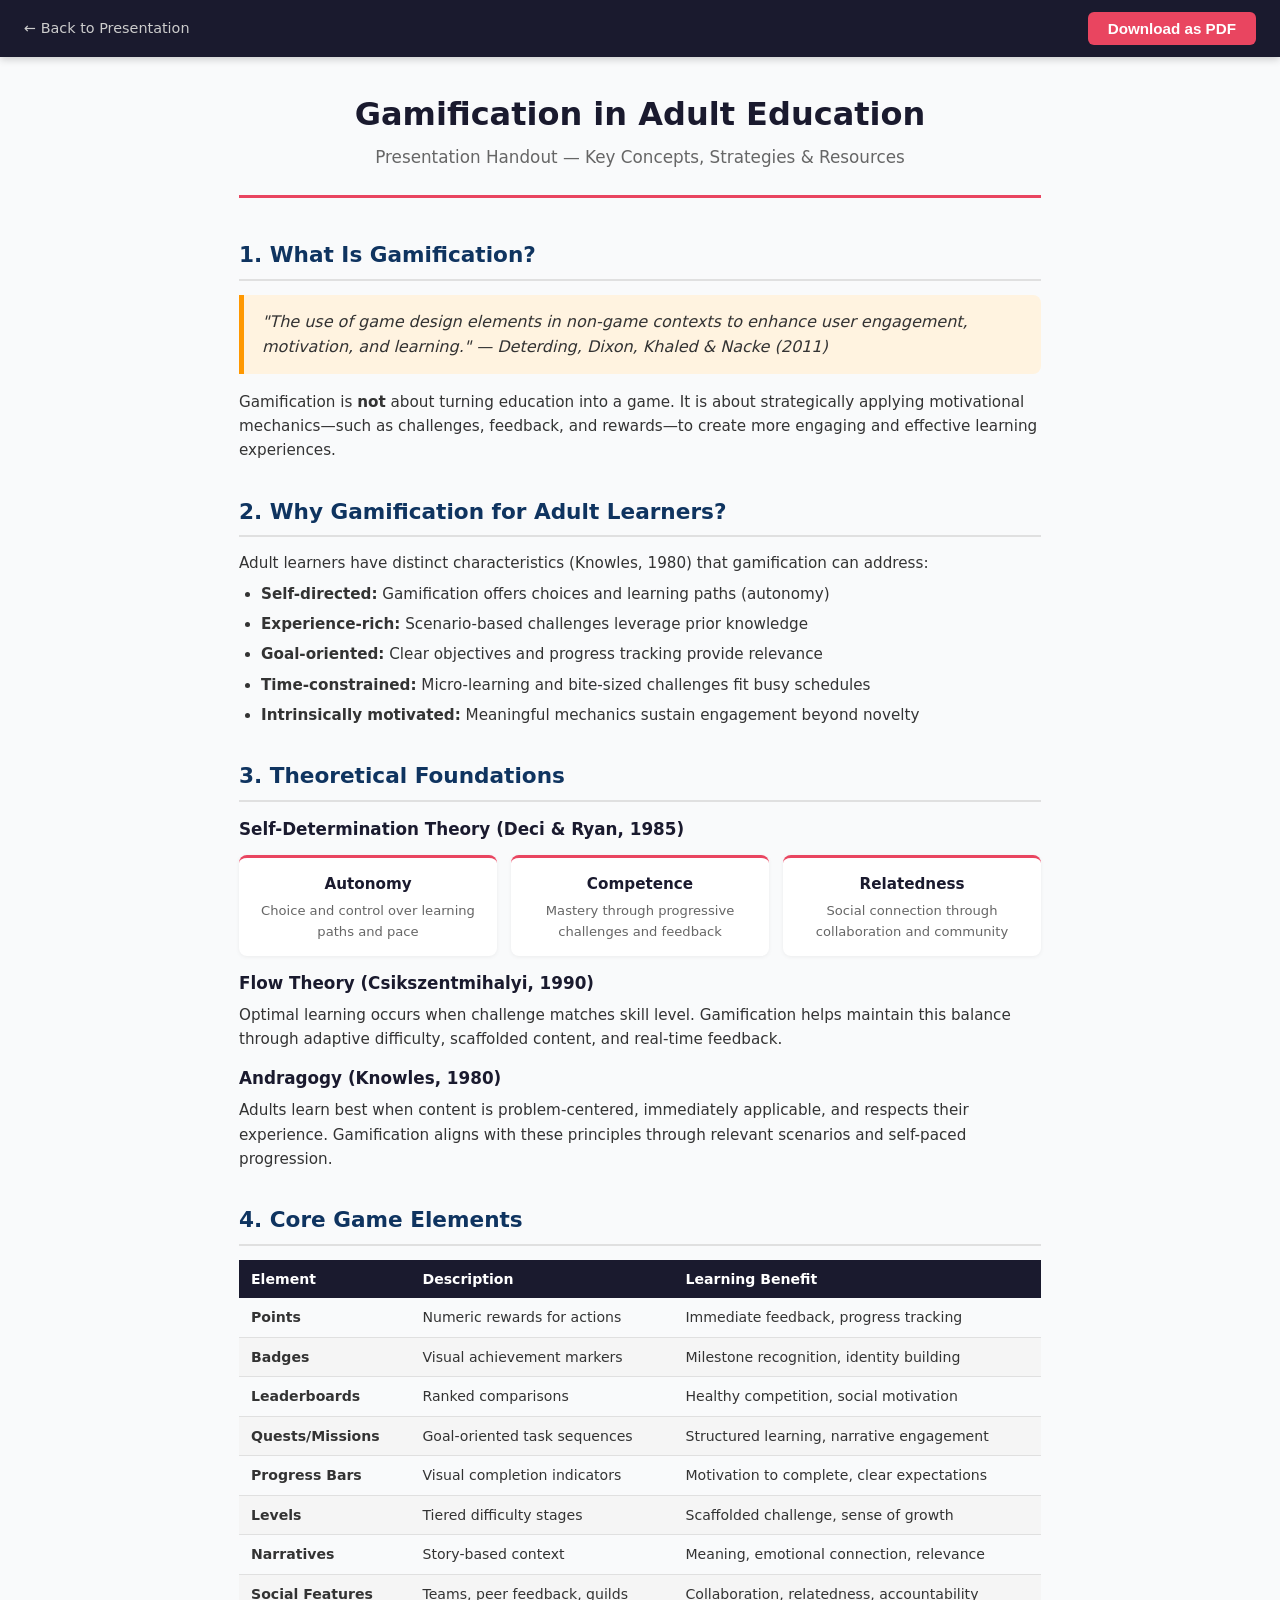
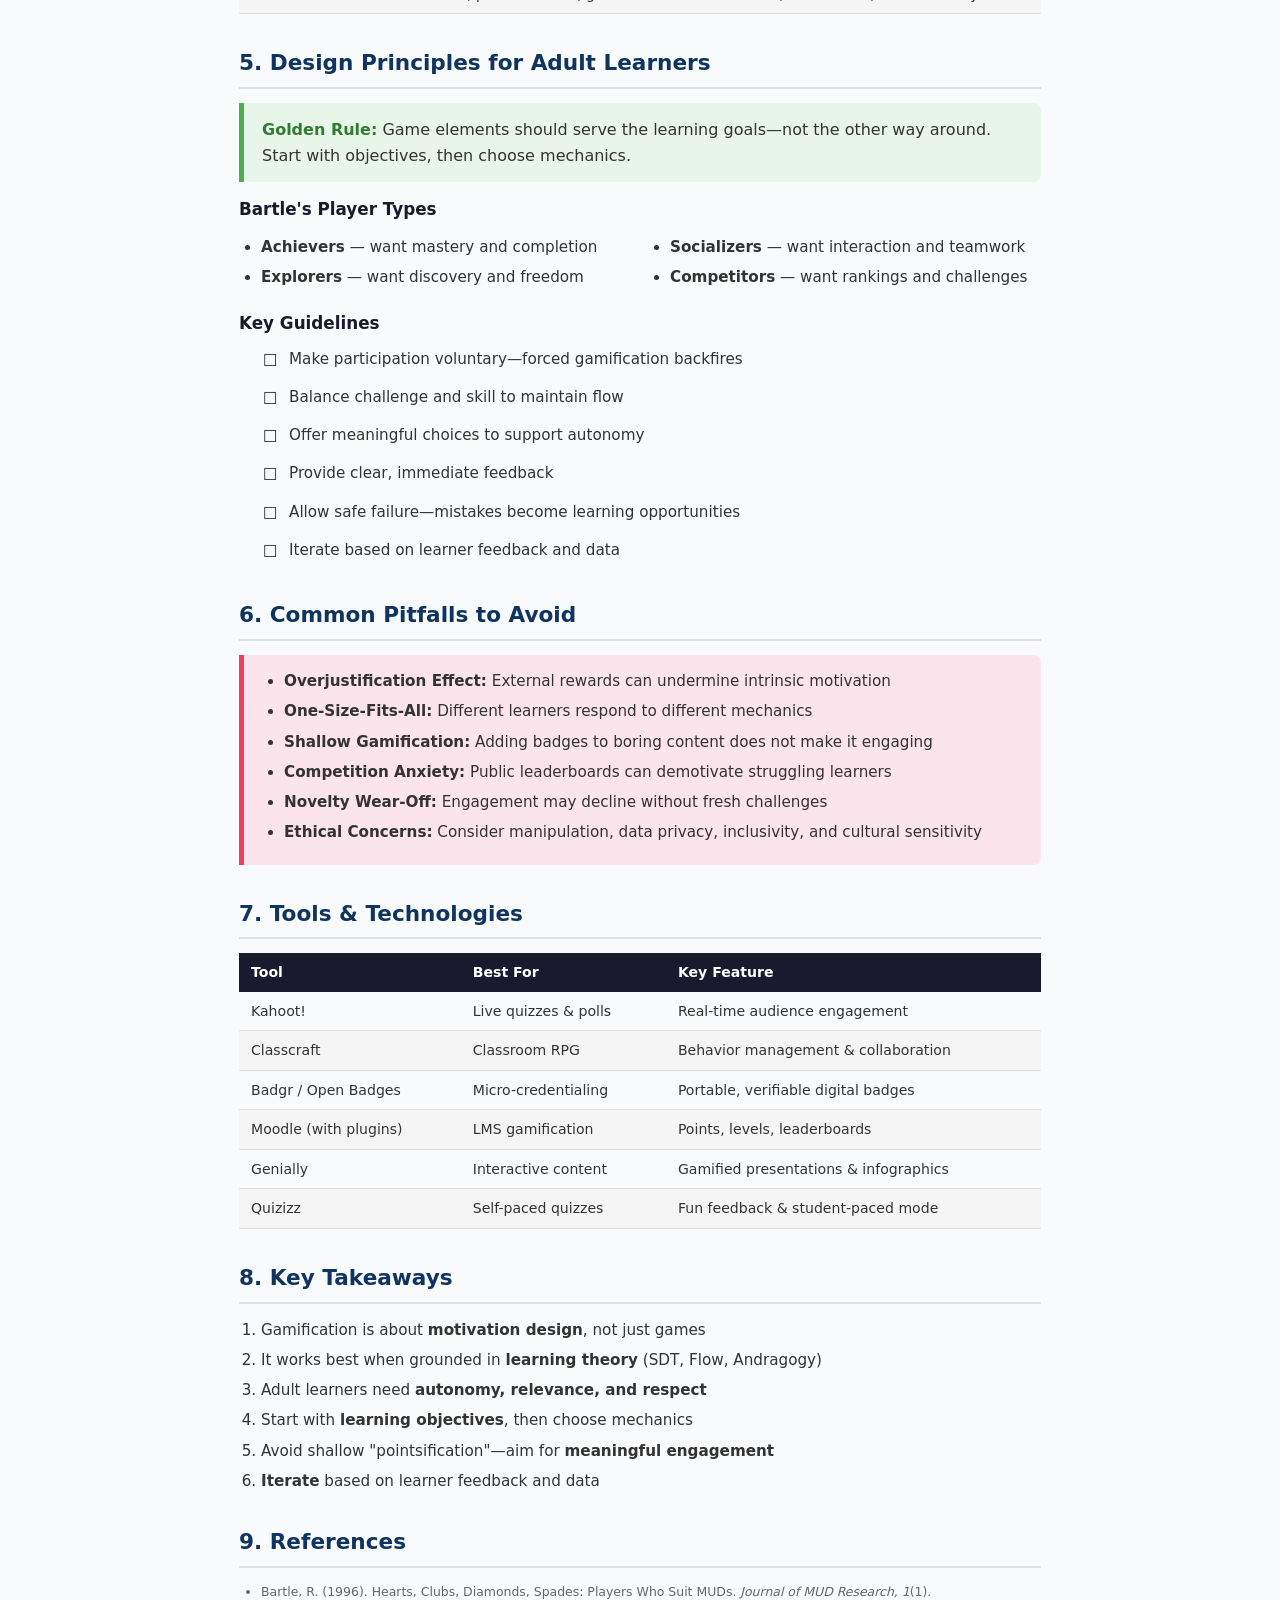
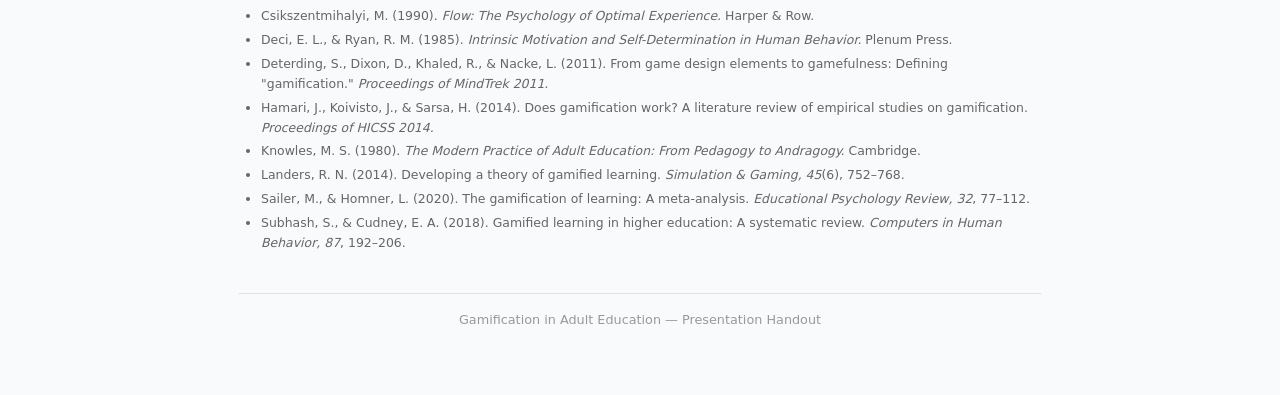
==== handout.html @ 5ab18f58 "Add presentation website and downloadable handout - Presentation slides (index.html) using reveal.js" ====
<!DOCTYPE html>
<html lang="en">
<head>
    <meta charset="UTF-8">
    <meta name="viewport" content="width=device-width, initial-scale=1.0">
    <title>Handout &mdash; Gamification in Adult Education</title>
    <style>
        /* ===== SCREEN STYLES ===== */
        :root {
            --primary: #1a1a2e;
            --accent: #e94560;
            --accent2: #0f3460;
            --bg: #f9fafb;
            --card-bg: #ffffff;
            --text: #333;
            --text-light: #666;
        }

        * { margin: 0; padding: 0; box-sizing: border-box; }

        body {
            font-family: 'Segoe UI', system-ui, -apple-system, sans-serif;
            background: var(--bg);
            color: var(--text);
            line-height: 1.6;
        }

        /* Top bar */
        .top-bar {
            background: var(--primary);
            color: #fff;
            padding: 12px 24px;
            display: flex;
            justify-content: space-between;
            align-items: center;
            position: sticky;
            top: 0;
            z-index: 100;
            box-shadow: 0 2px 8px rgba(0,0,0,0.2);
        }
        .top-bar a {
            color: #ccc;
            text-decoration: none;
            font-size: 0.9em;
        }
        .top-bar a:hover { color: #fff; }

        .btn-download {
            background: var(--accent);
            color: #fff !important;
            padding: 8px 20px;
            border: none;
            border-radius: 6px;
            font-size: 0.95em;
            font-weight: 600;
            cursor: pointer;
            text-decoration: none;
            transition: background 0.2s;
        }
        .btn-download:hover { background: #c73e54; }

        /* Container */
        .container {
            max-width: 850px;
            margin: 0 auto;
            padding: 32px 24px 64px;
        }

        /* Header */
        .handout-header {
            text-align: center;
            margin-bottom: 40px;
            padding-bottom: 24px;
            border-bottom: 3px solid var(--accent);
        }
        .handout-header h1 {
            font-size: 2em;
            color: var(--primary);
            margin-bottom: 4px;
        }
        .handout-header p {
            color: var(--text-light);
            font-size: 1.05em;
        }

        /* Sections */
        .section {
            margin-bottom: 32px;
        }
        .section h2 {
            font-size: 1.35em;
            color: var(--accent2);
            border-bottom: 2px solid #e0e0e0;
            padding-bottom: 6px;
            margin-bottom: 14px;
        }
        .section h3 {
            font-size: 1.05em;
            color: var(--primary);
            margin: 14px 0 6px;
        }
        .section p, .section li {
            font-size: 0.95em;
            margin-bottom: 6px;
        }
        .section ul, .section ol {
            padding-left: 22px;
        }

        /* Definition box */
        .definition {
            background: #fff3e0;
            border-left: 5px solid #ff9800;
            padding: 14px 18px;
            border-radius: 0 8px 8px 0;
            margin: 10px 0 16px;
            font-style: italic;
        }

        /* Key concept cards */
        .concept-grid {
            display: grid;
            grid-template-columns: 1fr 1fr 1fr;
            gap: 14px;
            margin: 12px 0;
        }
        .concept-card {
            background: var(--card-bg);
            border-radius: 8px;
            padding: 14px;
            text-align: center;
            border-top: 3px solid var(--accent);
            box-shadow: 0 1px 4px rgba(0,0,0,0.06);
        }
        .concept-card h4 {
            color: var(--primary);
            margin-bottom: 4px;
            font-size: 0.95em;
        }
        .concept-card p {
            font-size: 0.82em;
            color: var(--text-light);
            margin: 0;
        }

        /* Two column */
        .two-col {
            display: grid;
            grid-template-columns: 1fr 1fr;
            gap: 16px;
            margin: 12px 0;
        }

        /* Table */
        table {
            width: 100%;
            border-collapse: collapse;
            font-size: 0.88em;
            margin: 10px 0;
        }
        th {
            background: var(--primary);
            color: #fff;
            padding: 8px 12px;
            text-align: left;
        }
        td {
            padding: 8px 12px;
            border-bottom: 1px solid #e0e0e0;
        }
        tr:nth-child(even) td {
            background: #f5f5f5;
        }

        /* Checklist */
        .checklist {
            list-style: none;
            padding-left: 0;
        }
        .checklist li {
            padding: 4px 0 4px 28px;
            position: relative;
        }
        .checklist li::before {
            content: "\2610";
            position: absolute;
            left: 2px;
            font-size: 1.1em;
        }

        /* Tip box */
        .tip-box {
            background: #e8f5e9;
            border-left: 5px solid #4caf50;
            padding: 14px 18px;
            border-radius: 0 8px 8px 0;
            margin: 10px 0;
        }
        .tip-box strong {
            color: #2e7d32;
        }

        /* Warning box */
        .warning-box {
            background: #fce4ec;
            border-left: 5px solid #e94560;
            padding: 14px 18px;
            border-radius: 0 8px 8px 0;
            margin: 10px 0;
        }

        /* References */
        .references {
            font-size: 0.82em;
            color: var(--text-light);
        }
        .references li {
            margin-bottom: 4px;
        }

        /* Footer */
        .handout-footer {
            text-align: center;
            color: #999;
            font-size: 0.8em;
            margin-top: 40px;
            padding-top: 16px;
            border-top: 1px solid #e0e0e0;
        }

        /* Download instructions modal */
        .pdf-instructions {
            display: none;
            position: fixed;
            inset: 0;
            background: rgba(0,0,0,0.5);
            z-index: 200;
            justify-content: center;
            align-items: center;
        }
        .pdf-instructions.show { display: flex; }
        .pdf-modal {
            background: #fff;
            border-radius: 12px;
            padding: 32px;
            max-width: 480px;
            width: 90%;
            text-align: center;
            box-shadow: 0 8px 32px rgba(0,0,0,0.2);
        }
        .pdf-modal h3 { margin-bottom: 14px; color: var(--primary); }
        .pdf-modal ol {
            text-align: left;
            margin: 14px 0;
            padding-left: 20px;
            font-size: 0.95em;
        }
        .pdf-modal li { margin-bottom: 8px; }
        .pdf-modal .btn-row {
            display: flex;
            gap: 10px;
            justify-content: center;
            margin-top: 18px;
        }
        .btn-secondary {
            background: #eee;
            color: var(--text);
            padding: 8px 18px;
            border: none;
            border-radius: 6px;
            font-size: 0.9em;
            cursor: pointer;
        }

        /* ===== PRINT STYLES ===== */
        @media print {
            .top-bar, .pdf-instructions, .btn-download { display: none !important; }
            body { background: #fff; font-size: 11pt; }
            .container { max-width: 100%; padding: 0; margin: 0; }
            .handout-header { margin-bottom: 20px; padding-bottom: 12px; }
            .handout-header h1 { font-size: 20pt; }
            .section { margin-bottom: 18px; page-break-inside: avoid; }
            .section h2 { font-size: 13pt; }
            .concept-grid, .two-col { gap: 8px; }
            .concept-card { padding: 8px; border: 1px solid #ccc; box-shadow: none; }
            .definition, .tip-box, .warning-box { padding: 8px 12px; }
            table { font-size: 9pt; }
            th { background: #333 !important; -webkit-print-color-adjust: exact; print-color-adjust: exact; }
            .handout-footer { margin-top: 20px; }
            a { color: inherit; text-decoration: none; }
        }

        @media (max-width: 600px) {
            .concept-grid { grid-template-columns: 1fr; }
            .two-col { grid-template-columns: 1fr; }
        }
    </style>
</head>
<body>

    <!-- Top bar -->
    <div class="top-bar">
        <a href="index.html">&larr; Back to Presentation</a>
        <button class="btn-download" onclick="downloadPDF()">Download as PDF</button>
    </div>

    <!-- PDF Instructions Modal -->
    <div class="pdf-instructions" id="pdfModal">
        <div class="pdf-modal">
            <h3>Save as PDF</h3>
            <p>Your browser's print dialog will open. To save as a PDF:</p>
            <ol>
                <li>Set <strong>Destination</strong> to <strong>"Save as PDF"</strong></li>
                <li>Set <strong>Layout</strong> to <strong>Portrait</strong></li>
                <li>Enable <strong>"Background graphics"</strong> for best results</li>
                <li>Click <strong>Save</strong></li>
            </ol>
            <div class="btn-row">
                <button class="btn-secondary" onclick="closeModal()">Cancel</button>
                <button class="btn-download" onclick="printNow()">Open Print Dialog</button>
            </div>
        </div>
    </div>

    <div class="container">

        <!-- Header -->
        <div class="handout-header">
            <h1>Gamification in Adult Education</h1>
            <p>Presentation Handout &mdash; Key Concepts, Strategies &amp; Resources</p>
        </div>

        <!-- 1. What Is Gamification -->
        <div class="section">
            <h2>1. What Is Gamification?</h2>
            <div class="definition">
                "The use of game design elements in non-game contexts to enhance user engagement, motivation, and learning."
                &mdash; Deterding, Dixon, Khaled &amp; Nacke (2011)
            </div>
            <p>Gamification is <strong>not</strong> about turning education into a game. It is about strategically applying motivational mechanics&mdash;such as challenges, feedback, and rewards&mdash;to create more engaging and effective learning experiences.</p>
        </div>

        <!-- 2. Why It Matters -->
        <div class="section">
            <h2>2. Why Gamification for Adult Learners?</h2>
            <p>Adult learners have distinct characteristics (Knowles, 1980) that gamification can address:</p>
            <ul>
                <li><strong>Self-directed:</strong> Gamification offers choices and learning paths (autonomy)</li>
                <li><strong>Experience-rich:</strong> Scenario-based challenges leverage prior knowledge</li>
                <li><strong>Goal-oriented:</strong> Clear objectives and progress tracking provide relevance</li>
                <li><strong>Time-constrained:</strong> Micro-learning and bite-sized challenges fit busy schedules</li>
                <li><strong>Intrinsically motivated:</strong> Meaningful mechanics sustain engagement beyond novelty</li>
            </ul>
        </div>

        <!-- 3. Theoretical Foundations -->
        <div class="section">
            <h2>3. Theoretical Foundations</h2>

            <h3>Self-Determination Theory (Deci &amp; Ryan, 1985)</h3>
            <div class="concept-grid">
                <div class="concept-card">
                    <h4>Autonomy</h4>
                    <p>Choice and control over learning paths and pace</p>
                </div>
                <div class="concept-card">
                    <h4>Competence</h4>
                    <p>Mastery through progressive challenges and feedback</p>
                </div>
                <div class="concept-card">
                    <h4>Relatedness</h4>
                    <p>Social connection through collaboration and community</p>
                </div>
            </div>

            <h3>Flow Theory (Csikszentmihalyi, 1990)</h3>
            <p>Optimal learning occurs when challenge matches skill level. Gamification helps maintain this balance through adaptive difficulty, scaffolded content, and real-time feedback.</p>

            <h3>Andragogy (Knowles, 1980)</h3>
            <p>Adults learn best when content is problem-centered, immediately applicable, and respects their experience. Gamification aligns with these principles through relevant scenarios and self-paced progression.</p>
        </div>

        <!-- 4. Core Game Elements -->
        <div class="section">
            <h2>4. Core Game Elements</h2>
            <table>
                <thead>
                    <tr>
                        <th>Element</th>
                        <th>Description</th>
                        <th>Learning Benefit</th>
                    </tr>
                </thead>
                <tbody>
                    <tr>
                        <td><strong>Points</strong></td>
                        <td>Numeric rewards for actions</td>
                        <td>Immediate feedback, progress tracking</td>
                    </tr>
                    <tr>
                        <td><strong>Badges</strong></td>
                        <td>Visual achievement markers</td>
                        <td>Milestone recognition, identity building</td>
                    </tr>
                    <tr>
                        <td><strong>Leaderboards</strong></td>
                        <td>Ranked comparisons</td>
                        <td>Healthy competition, social motivation</td>
                    </tr>
                    <tr>
                        <td><strong>Quests/Missions</strong></td>
                        <td>Goal-oriented task sequences</td>
                        <td>Structured learning, narrative engagement</td>
                    </tr>
                    <tr>
                        <td><strong>Progress Bars</strong></td>
                        <td>Visual completion indicators</td>
                        <td>Motivation to complete, clear expectations</td>
                    </tr>
                    <tr>
                        <td><strong>Levels</strong></td>
                        <td>Tiered difficulty stages</td>
                        <td>Scaffolded challenge, sense of growth</td>
                    </tr>
                    <tr>
                        <td><strong>Narratives</strong></td>
                        <td>Story-based context</td>
                        <td>Meaning, emotional connection, relevance</td>
                    </tr>
                    <tr>
                        <td><strong>Social Features</strong></td>
                        <td>Teams, peer feedback, guilds</td>
                        <td>Collaboration, relatedness, accountability</td>
                    </tr>
                </tbody>
            </table>
        </div>

        <!-- 5. Design Principles -->
        <div class="section">
            <h2>5. Design Principles for Adult Learners</h2>

            <div class="tip-box">
                <strong>Golden Rule:</strong> Game elements should serve the learning goals&mdash;not the other way around. Start with objectives, then choose mechanics.
            </div>

            <h3>Bartle's Player Types</h3>
            <div class="two-col">
                <div>
                    <ul>
                        <li><strong>Achievers</strong> &mdash; want mastery and completion</li>
                        <li><strong>Explorers</strong> &mdash; want discovery and freedom</li>
                    </ul>
                </div>
                <div>
                    <ul>
                        <li><strong>Socializers</strong> &mdash; want interaction and teamwork</li>
                        <li><strong>Competitors</strong> &mdash; want rankings and challenges</li>
                    </ul>
                </div>
            </div>

            <h3>Key Guidelines</h3>
            <ul class="checklist">
                <li>Make participation voluntary&mdash;forced gamification backfires</li>
                <li>Balance challenge and skill to maintain flow</li>
                <li>Offer meaningful choices to support autonomy</li>
                <li>Provide clear, immediate feedback</li>
                <li>Allow safe failure&mdash;mistakes become learning opportunities</li>
                <li>Iterate based on learner feedback and data</li>
            </ul>
        </div>

        <!-- 6. Common Pitfalls -->
        <div class="section">
            <h2>6. Common Pitfalls to Avoid</h2>
            <div class="warning-box">
                <ul>
                    <li><strong>Overjustification Effect:</strong> External rewards can undermine intrinsic motivation</li>
                    <li><strong>One-Size-Fits-All:</strong> Different learners respond to different mechanics</li>
                    <li><strong>Shallow Gamification:</strong> Adding badges to boring content does not make it engaging</li>
                    <li><strong>Competition Anxiety:</strong> Public leaderboards can demotivate struggling learners</li>
                    <li><strong>Novelty Wear-Off:</strong> Engagement may decline without fresh challenges</li>
                    <li><strong>Ethical Concerns:</strong> Consider manipulation, data privacy, inclusivity, and cultural sensitivity</li>
                </ul>
            </div>
        </div>

        <!-- 7. Tools & Technologies -->
        <div class="section">
            <h2>7. Tools &amp; Technologies</h2>
            <table>
                <thead>
                    <tr>
                        <th>Tool</th>
                        <th>Best For</th>
                        <th>Key Feature</th>
                    </tr>
                </thead>
                <tbody>
                    <tr>
                        <td>Kahoot!</td>
                        <td>Live quizzes &amp; polls</td>
                        <td>Real-time audience engagement</td>
                    </tr>
                    <tr>
                        <td>Classcraft</td>
                        <td>Classroom RPG</td>
                        <td>Behavior management &amp; collaboration</td>
                    </tr>
                    <tr>
                        <td>Badgr / Open Badges</td>
                        <td>Micro-credentialing</td>
                        <td>Portable, verifiable digital badges</td>
                    </tr>
                    <tr>
                        <td>Moodle (with plugins)</td>
                        <td>LMS gamification</td>
                        <td>Points, levels, leaderboards</td>
                    </tr>
                    <tr>
                        <td>Genially</td>
                        <td>Interactive content</td>
                        <td>Gamified presentations &amp; infographics</td>
                    </tr>
                    <tr>
                        <td>Quizizz</td>
                        <td>Self-paced quizzes</td>
                        <td>Fun feedback &amp; student-paced mode</td>
                    </tr>
                </tbody>
            </table>
        </div>

        <!-- 8. Key Takeaways -->
        <div class="section">
            <h2>8. Key Takeaways</h2>
            <ol>
                <li>Gamification is about <strong>motivation design</strong>, not just games</li>
                <li>It works best when grounded in <strong>learning theory</strong> (SDT, Flow, Andragogy)</li>
                <li>Adult learners need <strong>autonomy, relevance, and respect</strong></li>
                <li>Start with <strong>learning objectives</strong>, then choose mechanics</li>
                <li>Avoid shallow "pointsification"&mdash;aim for <strong>meaningful engagement</strong></li>
                <li><strong>Iterate</strong> based on learner feedback and data</li>
            </ol>
        </div>

        <!-- 9. References -->
        <div class="section">
            <h2>9. References</h2>
            <ul class="references">
                <li>Bartle, R. (1996). Hearts, Clubs, Diamonds, Spades: Players Who Suit MUDs. <em>Journal of MUD Research, 1</em>(1).</li>
                <li>Csikszentmihalyi, M. (1990). <em>Flow: The Psychology of Optimal Experience.</em> Harper &amp; Row.</li>
                <li>Deci, E. L., &amp; Ryan, R. M. (1985). <em>Intrinsic Motivation and Self-Determination in Human Behavior.</em> Plenum Press.</li>
                <li>Deterding, S., Dixon, D., Khaled, R., &amp; Nacke, L. (2011). From game design elements to gamefulness: Defining "gamification." <em>Proceedings of MindTrek 2011.</em></li>
                <li>Hamari, J., Koivisto, J., &amp; Sarsa, H. (2014). Does gamification work? A literature review of empirical studies on gamification. <em>Proceedings of HICSS 2014.</em></li>
                <li>Knowles, M. S. (1980). <em>The Modern Practice of Adult Education: From Pedagogy to Andragogy.</em> Cambridge.</li>
                <li>Landers, R. N. (2014). Developing a theory of gamified learning. <em>Simulation &amp; Gaming, 45</em>(6), 752&ndash;768.</li>
                <li>Sailer, M., &amp; Homner, L. (2020). The gamification of learning: A meta-analysis. <em>Educational Psychology Review, 32</em>, 77&ndash;112.</li>
                <li>Subhash, S., &amp; Cudney, E. A. (2018). Gamified learning in higher education: A systematic review. <em>Computers in Human Behavior, 87</em>, 192&ndash;206.</li>
            </ul>
        </div>

        <div class="handout-footer">
            <p>Gamification in Adult Education &mdash; Presentation Handout</p>
        </div>

    </div>

    <script>
        function downloadPDF() {
            document.getElementById('pdfModal').classList.add('show');
        }

        function closeModal() {
            document.getElementById('pdfModal').classList.remove('show');
        }

        function printNow() {
            closeModal();
            setTimeout(function() { window.print(); }, 200);
        }

        // Close modal on outside click
        document.getElementById('pdfModal').addEventListener('click', function(e) {
            if (e.target === this) closeModal();
        });

        // Close modal on Escape
        document.addEventListener('keydown', function(e) {
            if (e.key === 'Escape') closeModal();
        });
    </script>

</body>
</html>
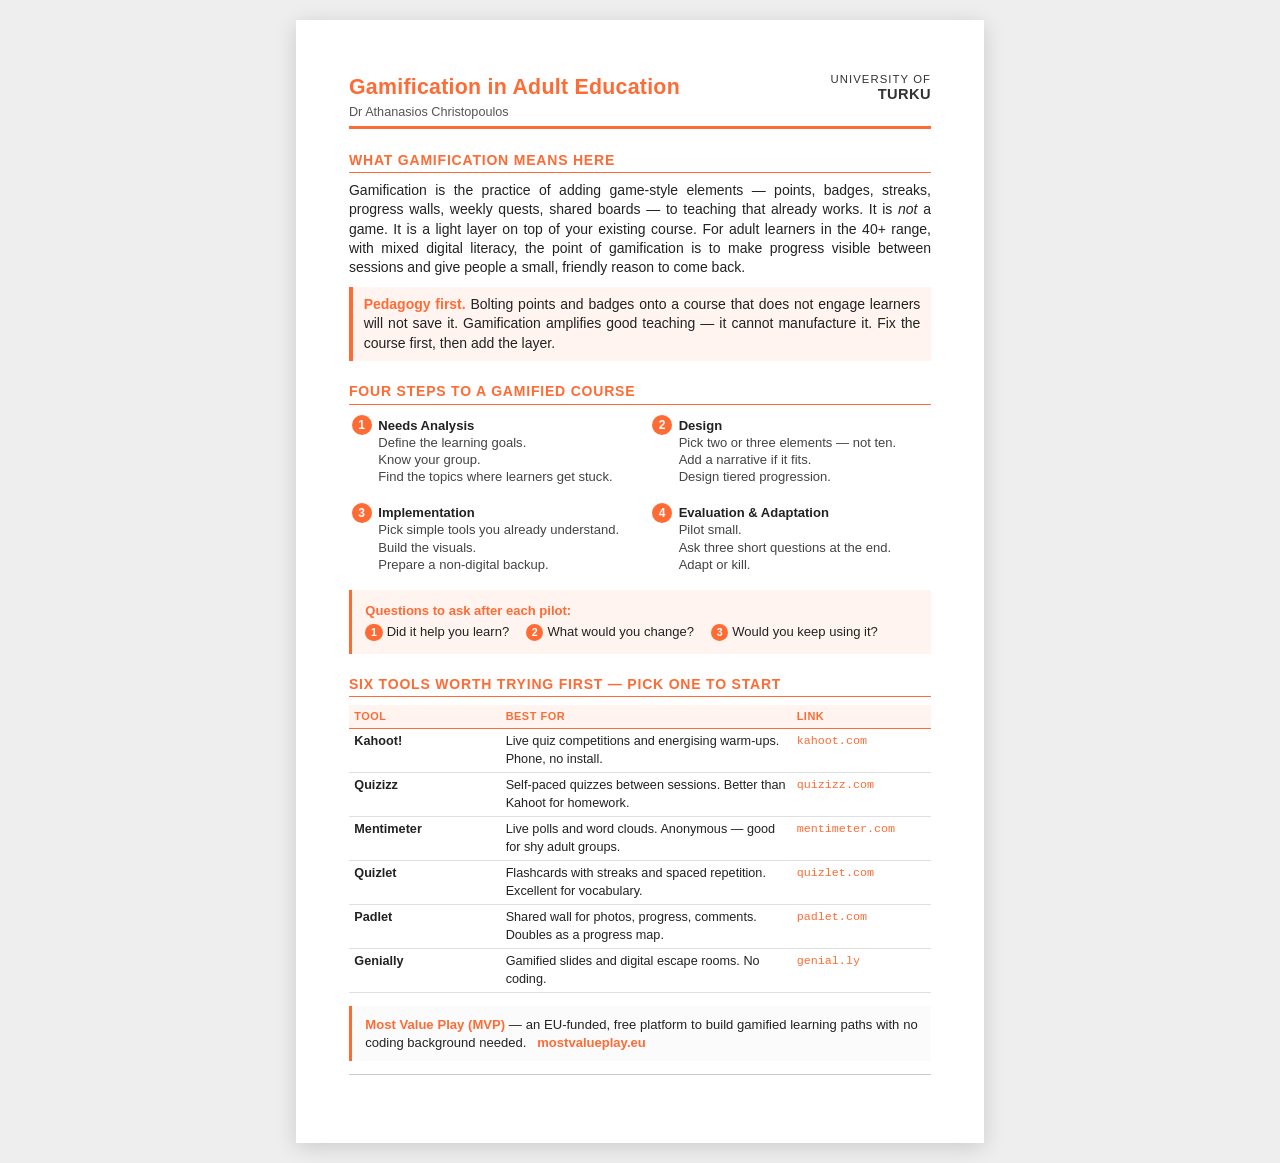
==== commit 707f76a2: "Add presentation slides and handout" ====
--- a/handout.html
+++ b/handout.html
@@ -1,596 +1,318 @@
 <!DOCTYPE html>
 <html lang="en">
 <head>
-    <meta charset="UTF-8">
-    <meta name="viewport" content="width=device-width, initial-scale=1.0">
-    <title>Handout &mdash; Gamification in Adult Education</title>
-    <style>
-        /* ===== SCREEN STYLES ===== */
-        :root {
-            --primary: #1a1a2e;
-            --accent: #e94560;
-            --accent2: #0f3460;
-            --bg: #f9fafb;
-            --card-bg: #ffffff;
-            --text: #333;
-            --text-light: #666;
+<meta charset="UTF-8">
+<title>Gamification in Adult Education — Handout</title>
+<style>
+    @page {
+        size: A4 portrait;
+        margin: 14mm 14mm 12mm 14mm;
+    }
+    * { box-sizing: border-box; }
+    html, body {
+        margin: 0;
+        padding: 0;
+        font-family: 'Segoe UI', Arial, Helvetica, sans-serif;
+        font-size: 10.5pt;
+        line-height: 1.38;
+        color: #222;
+        background: #fff;
+    }
+    .page {
+        max-width: 182mm;
+        margin: 0 auto;
+        padding: 6mm 0 0 0;
+    }
+    header {
+        display: flex;
+        justify-content: space-between;
+        align-items: flex-start;
+        border-bottom: 2.5pt solid #FF6B35;
+        padding-bottom: 4pt;
+        margin-bottom: 8pt;
+    }
+    header .title-block h1 {
+        margin: 0 0 1pt 0;
+        font-size: 16pt;
+        color: #FF6B35;
+        letter-spacing: 0.2pt;
+    }
+    header .title-block .sub {
+        font-size: 9.5pt;
+        color: #555;
+        font-weight: 400;
+    }
+    header .utu {
+        text-align: right;
+        font-size: 8.5pt;
+        color: #333;
+        line-height: 1.15;
+    }
+    header .utu .utu1 {
+        display: block;
+        text-transform: uppercase;
+        letter-spacing: 0.8pt;
+        font-weight: 300;
+    }
+    header .utu .utu2 {
+        display: block;
+        font-size: 11pt;
+        font-weight: 700;
+        letter-spacing: 0.3pt;
+    }
+    h2 {
+        font-size: 10.5pt;
+        text-transform: uppercase;
+        letter-spacing: 0.6pt;
+        color: #FF6B35;
+        margin: 16pt 0 6pt 0;
+        border-bottom: 0.5pt solid #FF6B35;
+        padding-bottom: 1.5pt;
+    }
+    p { margin: 0 0 7pt 0; text-align: justify; }
+    .warning { text-align: justify; }
+    ol.steps li .step-d { text-align: justify; }
+    .mvp { text-align: justify; }
+    .warning {
+        background: #fff4ef;
+        border-left: 3pt solid #FF6B35;
+        padding: 6pt 8pt;
+        margin: 4pt 0 0 0;
+    }
+    .warning strong { color: #FF6B35; }
+    ol.steps {
+        margin: 5pt 0 0 0;
+        padding: 0;
+        list-style: none;
+        counter-reset: step;
+        display: grid;
+        grid-template-columns: 1fr 1fr;
+        column-gap: 14pt;
+        row-gap: 8pt;
+    }
+    ol.steps li {
+        counter-increment: step;
+        position: relative;
+        padding: 3pt 4pt 3pt 22pt;
+        font-size: 9.8pt;
+        line-height: 1.32;
+    }
+    ol.steps li::before {
+        content: counter(step);
+        position: absolute;
+        left: 2pt;
+        top: 2pt;
+        width: 15pt;
+        height: 15pt;
+        background: #FF6B35;
+        color: #fff;
+        border-radius: 50%;
+        font-weight: 700;
+        font-size: 9pt;
+        text-align: center;
+        line-height: 15pt;
+    }
+    ol.steps li .step-t {
+        display: block;
+        font-weight: 700;
+        color: #222;
+    }
+    ol.steps li .step-d {
+        display: block;
+        color: #444;
+        text-align: justify;
+    }
+    .pilot-q {
+        margin-top: 10pt;
+        padding: 8pt 10pt;
+        background: #fff4ef;
+        border-left: 2.5pt solid #FF6B35;
+        font-size: 9.8pt;
+        line-height: 1.6;
+    }
+    .pilot-q strong { color: #FF6B35; }
+    .pilot-q .q { display: inline-block; margin-right: 10pt; }
+    .pilot-q .q-num {
+        display: inline-block;
+        width: 13pt;
+        height: 13pt;
+        background: #FF6B35;
+        color: #fff;
+        border-radius: 50%;
+        text-align: center;
+        line-height: 13pt;
+        font-weight: 700;
+        font-size: 8pt;
+        margin-right: 3pt;
+    }
+    table.tools {
+        width: 100%;
+        border-collapse: collapse;
+        margin-top: 3pt;
+        font-size: 9.5pt;
+    }
+    table.tools th, table.tools td {
+        text-align: left;
+        padding: 3pt 4pt;
+        vertical-align: top;
+        border-bottom: 0.4pt solid #e0e0e0;
+    }
+    table.tools th {
+        background: #fff4ef;
+        color: #FF6B35;
+        font-weight: 700;
+        text-transform: uppercase;
+        letter-spacing: 0.4pt;
+        font-size: 8.2pt;
+        border-bottom: 0.6pt solid #FF6B35;
+    }
+    table.tools td.tool {
+        font-weight: 700;
+        color: #222;
+        white-space: nowrap;
+        width: 26%;
+    }
+    table.tools td.url {
+        font-family: 'Consolas', 'Courier New', monospace;
+        font-size: 8.8pt;
+        white-space: nowrap;
+        width: 24%;
+    }
+    table.tools td.url a,
+    table.tools td.url a:link,
+    table.tools td.url a:visited {
+        color: #FF6B35;
+        text-decoration: none;
+    }
+    table.tools td.url a:hover { text-decoration: underline; }
+    .mvp {
+        margin-top: 10pt;
+        font-size: 9.8pt;
+        padding: 7pt 10pt;
+        background: #fbfbfb;
+        border-left: 2.5pt solid #FF6B35;
+    }
+    .mvp strong { color: #FF6B35; }
+    footer {
+        margin-top: 10pt;
+        padding-top: 4pt;
+        border-top: 0.5pt solid #ccc;
+        font-size: 8pt;
+        color: #777;
+        display: flex;
+        justify-content: space-between;
+    }
+    @media screen {
+        body { background: #eee; padding: 20px; }
+        .page {
+            background: #fff;
+            padding: 14mm;
+            width: 210mm;
+            min-height: 297mm;
+            box-shadow: 0 4px 20px rgba(0,0,0,0.15);
         }
-
-        * { margin: 0; padding: 0; box-sizing: border-box; }
-
-        body {
-            font-family: 'Segoe UI', system-ui, -apple-system, sans-serif;
-            background: var(--bg);
-            color: var(--text);
-            line-height: 1.6;
-        }
-
-        /* Top bar */
-        .top-bar {
-            background: var(--primary);
-            color: #fff;
-            padding: 12px 24px;
-            display: flex;
-            justify-content: space-between;
-            align-items: center;
-            position: sticky;
-            top: 0;
-            z-index: 100;
-            box-shadow: 0 2px 8px rgba(0,0,0,0.2);
-        }
-        .top-bar a {
-            color: #ccc;
-            text-decoration: none;
-            font-size: 0.9em;
-        }
-        .top-bar a:hover { color: #fff; }
-
-        .btn-download {
-            background: var(--accent);
-            color: #fff !important;
-            padding: 8px 20px;
-            border: none;
-            border-radius: 6px;
-            font-size: 0.95em;
-            font-weight: 600;
-            cursor: pointer;
-            text-decoration: none;
-            transition: background 0.2s;
-        }
-        .btn-download:hover { background: #c73e54; }
-
-        /* Container */
-        .container {
-            max-width: 850px;
-            margin: 0 auto;
-            padding: 32px 24px 64px;
-        }
-
-        /* Header */
-        .handout-header {
-            text-align: center;
-            margin-bottom: 40px;
-            padding-bottom: 24px;
-            border-bottom: 3px solid var(--accent);
-        }
-        .handout-header h1 {
-            font-size: 2em;
-            color: var(--primary);
-            margin-bottom: 4px;
-        }
-        .handout-header p {
-            color: var(--text-light);
-            font-size: 1.05em;
-        }
-
-        /* Sections */
-        .section {
-            margin-bottom: 32px;
-        }
-        .section h2 {
-            font-size: 1.35em;
-            color: var(--accent2);
-            border-bottom: 2px solid #e0e0e0;
-            padding-bottom: 6px;
-            margin-bottom: 14px;
-        }
-        .section h3 {
-            font-size: 1.05em;
-            color: var(--primary);
-            margin: 14px 0 6px;
-        }
-        .section p, .section li {
-            font-size: 0.95em;
-            margin-bottom: 6px;
-        }
-        .section ul, .section ol {
-            padding-left: 22px;
-        }
-
-        /* Definition box */
-        .definition {
-            background: #fff3e0;
-            border-left: 5px solid #ff9800;
-            padding: 14px 18px;
-            border-radius: 0 8px 8px 0;
-            margin: 10px 0 16px;
-            font-style: italic;
-        }
-
-        /* Key concept cards */
-        .concept-grid {
-            display: grid;
-            grid-template-columns: 1fr 1fr 1fr;
-            gap: 14px;
-            margin: 12px 0;
-        }
-        .concept-card {
-            background: var(--card-bg);
-            border-radius: 8px;
-            padding: 14px;
-            text-align: center;
-            border-top: 3px solid var(--accent);
-            box-shadow: 0 1px 4px rgba(0,0,0,0.06);
-        }
-        .concept-card h4 {
-            color: var(--primary);
-            margin-bottom: 4px;
-            font-size: 0.95em;
-        }
-        .concept-card p {
-            font-size: 0.82em;
-            color: var(--text-light);
-            margin: 0;
-        }
-
-        /* Two column */
-        .two-col {
-            display: grid;
-            grid-template-columns: 1fr 1fr;
-            gap: 16px;
-            margin: 12px 0;
-        }
-
-        /* Table */
-        table {
-            width: 100%;
-            border-collapse: collapse;
-            font-size: 0.88em;
-            margin: 10px 0;
-        }
-        th {
-            background: var(--primary);
-            color: #fff;
-            padding: 8px 12px;
-            text-align: left;
-        }
-        td {
-            padding: 8px 12px;
-            border-bottom: 1px solid #e0e0e0;
-        }
-        tr:nth-child(even) td {
-            background: #f5f5f5;
-        }
-
-        /* Checklist */
-        .checklist {
-            list-style: none;
-            padding-left: 0;
-        }
-        .checklist li {
-            padding: 4px 0 4px 28px;
-            position: relative;
-        }
-        .checklist li::before {
-            content: "\2610";
-            position: absolute;
-            left: 2px;
-            font-size: 1.1em;
-        }
-
-        /* Tip box */
-        .tip-box {
-            background: #e8f5e9;
-            border-left: 5px solid #4caf50;
-            padding: 14px 18px;
-            border-radius: 0 8px 8px 0;
-            margin: 10px 0;
-        }
-        .tip-box strong {
-            color: #2e7d32;
-        }
-
-        /* Warning box */
-        .warning-box {
-            background: #fce4ec;
-            border-left: 5px solid #e94560;
-            padding: 14px 18px;
-            border-radius: 0 8px 8px 0;
-            margin: 10px 0;
-        }
-
-        /* References */
-        .references {
-            font-size: 0.82em;
-            color: var(--text-light);
-        }
-        .references li {
-            margin-bottom: 4px;
-        }
-
-        /* Footer */
-        .handout-footer {
-            text-align: center;
-            color: #999;
-            font-size: 0.8em;
-            margin-top: 40px;
-            padding-top: 16px;
-            border-top: 1px solid #e0e0e0;
-        }
-
-        /* Download instructions modal */
-        .pdf-instructions {
-            display: none;
-            position: fixed;
-            inset: 0;
-            background: rgba(0,0,0,0.5);
-            z-index: 200;
-            justify-content: center;
-            align-items: center;
-        }
-        .pdf-instructions.show { display: flex; }
-        .pdf-modal {
-            background: #fff;
-            border-radius: 12px;
-            padding: 32px;
-            max-width: 480px;
-            width: 90%;
-            text-align: center;
-            box-shadow: 0 8px 32px rgba(0,0,0,0.2);
-        }
-        .pdf-modal h3 { margin-bottom: 14px; color: var(--primary); }
-        .pdf-modal ol {
-            text-align: left;
-            margin: 14px 0;
-            padding-left: 20px;
-            font-size: 0.95em;
-        }
-        .pdf-modal li { margin-bottom: 8px; }
-        .pdf-modal .btn-row {
-            display: flex;
-            gap: 10px;
-            justify-content: center;
-            margin-top: 18px;
-        }
-        .btn-secondary {
-            background: #eee;
-            color: var(--text);
-            padding: 8px 18px;
-            border: none;
-            border-radius: 6px;
-            font-size: 0.9em;
-            cursor: pointer;
-        }
-
-        /* ===== PRINT STYLES ===== */
-        @media print {
-            .top-bar, .pdf-instructions, .btn-download { display: none !important; }
-            body { background: #fff; font-size: 11pt; }
-            .container { max-width: 100%; padding: 0; margin: 0; }
-            .handout-header { margin-bottom: 20px; padding-bottom: 12px; }
-            .handout-header h1 { font-size: 20pt; }
-            .section { margin-bottom: 18px; page-break-inside: avoid; }
-            .section h2 { font-size: 13pt; }
-            .concept-grid, .two-col { gap: 8px; }
-            .concept-card { padding: 8px; border: 1px solid #ccc; box-shadow: none; }
-            .definition, .tip-box, .warning-box { padding: 8px 12px; }
-            table { font-size: 9pt; }
-            th { background: #333 !important; -webkit-print-color-adjust: exact; print-color-adjust: exact; }
-            .handout-footer { margin-top: 20px; }
-            a { color: inherit; text-decoration: none; }
-        }
-
-        @media (max-width: 600px) {
-            .concept-grid { grid-template-columns: 1fr; }
-            .two-col { grid-template-columns: 1fr; }
-        }
-    </style>
+    }
+</style>
 </head>
 <body>
-
-    <!-- Top bar -->
-    <div class="top-bar">
-        <a href="index.html">&larr; Back to Presentation</a>
-        <button class="btn-download" onclick="downloadPDF()">Download as PDF</button>
+<div class="page">
+
+<header>
+    <div class="title-block">
+        <h1>Gamification in Adult Education</h1>
+        <div class="sub">Dr Athanasios Christopoulos</div>
     </div>
-
-    <!-- PDF Instructions Modal -->
-    <div class="pdf-instructions" id="pdfModal">
-        <div class="pdf-modal">
-            <h3>Save as PDF</h3>
-            <p>Your browser's print dialog will open. To save as a PDF:</p>
-            <ol>
-                <li>Set <strong>Destination</strong> to <strong>"Save as PDF"</strong></li>
-                <li>Set <strong>Layout</strong> to <strong>Portrait</strong></li>
-                <li>Enable <strong>"Background graphics"</strong> for best results</li>
-                <li>Click <strong>Save</strong></li>
-            </ol>
-            <div class="btn-row">
-                <button class="btn-secondary" onclick="closeModal()">Cancel</button>
-                <button class="btn-download" onclick="printNow()">Open Print Dialog</button>
-            </div>
-        </div>
+    <div class="utu">
+        <span class="utu1">University of</span>
+        <span class="utu2">TURKU</span>
     </div>
-
-    <div class="container">
-
-        <!-- Header -->
-        <div class="handout-header">
-            <h1>Gamification in Adult Education</h1>
-            <p>Presentation Handout &mdash; Key Concepts, Strategies &amp; Resources</p>
-        </div>
-
-        <!-- 1. What Is Gamification -->
-        <div class="section">
-            <h2>1. What Is Gamification?</h2>
-            <div class="definition">
-                "The use of game design elements in non-game contexts to enhance user engagement, motivation, and learning."
-                &mdash; Deterding, Dixon, Khaled &amp; Nacke (2011)
-            </div>
-            <p>Gamification is <strong>not</strong> about turning education into a game. It is about strategically applying motivational mechanics&mdash;such as challenges, feedback, and rewards&mdash;to create more engaging and effective learning experiences.</p>
-        </div>
-
-        <!-- 2. Why It Matters -->
-        <div class="section">
-            <h2>2. Why Gamification for Adult Learners?</h2>
-            <p>Adult learners have distinct characteristics (Knowles, 1980) that gamification can address:</p>
-            <ul>
-                <li><strong>Self-directed:</strong> Gamification offers choices and learning paths (autonomy)</li>
-                <li><strong>Experience-rich:</strong> Scenario-based challenges leverage prior knowledge</li>
-                <li><strong>Goal-oriented:</strong> Clear objectives and progress tracking provide relevance</li>
-                <li><strong>Time-constrained:</strong> Micro-learning and bite-sized challenges fit busy schedules</li>
-                <li><strong>Intrinsically motivated:</strong> Meaningful mechanics sustain engagement beyond novelty</li>
-            </ul>
-        </div>
-
-        <!-- 3. Theoretical Foundations -->
-        <div class="section">
-            <h2>3. Theoretical Foundations</h2>
-
-            <h3>Self-Determination Theory (Deci &amp; Ryan, 1985)</h3>
-            <div class="concept-grid">
-                <div class="concept-card">
-                    <h4>Autonomy</h4>
-                    <p>Choice and control over learning paths and pace</p>
-                </div>
-                <div class="concept-card">
-                    <h4>Competence</h4>
-                    <p>Mastery through progressive challenges and feedback</p>
-                </div>
-                <div class="concept-card">
-                    <h4>Relatedness</h4>
-                    <p>Social connection through collaboration and community</p>
-                </div>
-            </div>
-
-            <h3>Flow Theory (Csikszentmihalyi, 1990)</h3>
-            <p>Optimal learning occurs when challenge matches skill level. Gamification helps maintain this balance through adaptive difficulty, scaffolded content, and real-time feedback.</p>
-
-            <h3>Andragogy (Knowles, 1980)</h3>
-            <p>Adults learn best when content is problem-centered, immediately applicable, and respects their experience. Gamification aligns with these principles through relevant scenarios and self-paced progression.</p>
-        </div>
-
-        <!-- 4. Core Game Elements -->
-        <div class="section">
-            <h2>4. Core Game Elements</h2>
-            <table>
-                <thead>
-                    <tr>
-                        <th>Element</th>
-                        <th>Description</th>
-                        <th>Learning Benefit</th>
-                    </tr>
-                </thead>
-                <tbody>
-                    <tr>
-                        <td><strong>Points</strong></td>
-                        <td>Numeric rewards for actions</td>
-                        <td>Immediate feedback, progress tracking</td>
-                    </tr>
-                    <tr>
-                        <td><strong>Badges</strong></td>
-                        <td>Visual achievement markers</td>
-                        <td>Milestone recognition, identity building</td>
-                    </tr>
-                    <tr>
-                        <td><strong>Leaderboards</strong></td>
-                        <td>Ranked comparisons</td>
-                        <td>Healthy competition, social motivation</td>
-                    </tr>
-                    <tr>
-                        <td><strong>Quests/Missions</strong></td>
-                        <td>Goal-oriented task sequences</td>
-                        <td>Structured learning, narrative engagement</td>
-                    </tr>
-                    <tr>
-                        <td><strong>Progress Bars</strong></td>
-                        <td>Visual completion indicators</td>
-                        <td>Motivation to complete, clear expectations</td>
-                    </tr>
-                    <tr>
-                        <td><strong>Levels</strong></td>
-                        <td>Tiered difficulty stages</td>
-                        <td>Scaffolded challenge, sense of growth</td>
-                    </tr>
-                    <tr>
-                        <td><strong>Narratives</strong></td>
-                        <td>Story-based context</td>
-                        <td>Meaning, emotional connection, relevance</td>
-                    </tr>
-                    <tr>
-                        <td><strong>Social Features</strong></td>
-                        <td>Teams, peer feedback, guilds</td>
-                        <td>Collaboration, relatedness, accountability</td>
-                    </tr>
-                </tbody>
-            </table>
-        </div>
-
-        <!-- 5. Design Principles -->
-        <div class="section">
-            <h2>5. Design Principles for Adult Learners</h2>
-
-            <div class="tip-box">
-                <strong>Golden Rule:</strong> Game elements should serve the learning goals&mdash;not the other way around. Start with objectives, then choose mechanics.
-            </div>
-
-            <h3>Bartle's Player Types</h3>
-            <div class="two-col">
-                <div>
-                    <ul>
-                        <li><strong>Achievers</strong> &mdash; want mastery and completion</li>
-                        <li><strong>Explorers</strong> &mdash; want discovery and freedom</li>
-                    </ul>
-                </div>
-                <div>
-                    <ul>
-                        <li><strong>Socializers</strong> &mdash; want interaction and teamwork</li>
-                        <li><strong>Competitors</strong> &mdash; want rankings and challenges</li>
-                    </ul>
-                </div>
-            </div>
-
-            <h3>Key Guidelines</h3>
-            <ul class="checklist">
-                <li>Make participation voluntary&mdash;forced gamification backfires</li>
-                <li>Balance challenge and skill to maintain flow</li>
-                <li>Offer meaningful choices to support autonomy</li>
-                <li>Provide clear, immediate feedback</li>
-                <li>Allow safe failure&mdash;mistakes become learning opportunities</li>
-                <li>Iterate based on learner feedback and data</li>
-            </ul>
-        </div>
-
-        <!-- 6. Common Pitfalls -->
-        <div class="section">
-            <h2>6. Common Pitfalls to Avoid</h2>
-            <div class="warning-box">
-                <ul>
-                    <li><strong>Overjustification Effect:</strong> External rewards can undermine intrinsic motivation</li>
-                    <li><strong>One-Size-Fits-All:</strong> Different learners respond to different mechanics</li>
-                    <li><strong>Shallow Gamification:</strong> Adding badges to boring content does not make it engaging</li>
-                    <li><strong>Competition Anxiety:</strong> Public leaderboards can demotivate struggling learners</li>
-                    <li><strong>Novelty Wear-Off:</strong> Engagement may decline without fresh challenges</li>
-                    <li><strong>Ethical Concerns:</strong> Consider manipulation, data privacy, inclusivity, and cultural sensitivity</li>
-                </ul>
-            </div>
-        </div>
-
-        <!-- 7. Tools & Technologies -->
-        <div class="section">
-            <h2>7. Tools &amp; Technologies</h2>
-            <table>
-                <thead>
-                    <tr>
-                        <th>Tool</th>
-                        <th>Best For</th>
-                        <th>Key Feature</th>
-                    </tr>
-                </thead>
-                <tbody>
-                    <tr>
-                        <td>Kahoot!</td>
-                        <td>Live quizzes &amp; polls</td>
-                        <td>Real-time audience engagement</td>
-                    </tr>
-                    <tr>
-                        <td>Classcraft</td>
-                        <td>Classroom RPG</td>
-                        <td>Behavior management &amp; collaboration</td>
-                    </tr>
-                    <tr>
-                        <td>Badgr / Open Badges</td>
-                        <td>Micro-credentialing</td>
-                        <td>Portable, verifiable digital badges</td>
-                    </tr>
-                    <tr>
-                        <td>Moodle (with plugins)</td>
-                        <td>LMS gamification</td>
-                        <td>Points, levels, leaderboards</td>
-                    </tr>
-                    <tr>
-                        <td>Genially</td>
-                        <td>Interactive content</td>
-                        <td>Gamified presentations &amp; infographics</td>
-                    </tr>
-                    <tr>
-                        <td>Quizizz</td>
-                        <td>Self-paced quizzes</td>
-                        <td>Fun feedback &amp; student-paced mode</td>
-                    </tr>
-                </tbody>
-            </table>
-        </div>
-
-        <!-- 8. Key Takeaways -->
-        <div class="section">
-            <h2>8. Key Takeaways</h2>
-            <ol>
-                <li>Gamification is about <strong>motivation design</strong>, not just games</li>
-                <li>It works best when grounded in <strong>learning theory</strong> (SDT, Flow, Andragogy)</li>
-                <li>Adult learners need <strong>autonomy, relevance, and respect</strong></li>
-                <li>Start with <strong>learning objectives</strong>, then choose mechanics</li>
-                <li>Avoid shallow "pointsification"&mdash;aim for <strong>meaningful engagement</strong></li>
-                <li><strong>Iterate</strong> based on learner feedback and data</li>
-            </ol>
-        </div>
-
-        <!-- 9. References -->
-        <div class="section">
-            <h2>9. References</h2>
-            <ul class="references">
-                <li>Bartle, R. (1996). Hearts, Clubs, Diamonds, Spades: Players Who Suit MUDs. <em>Journal of MUD Research, 1</em>(1).</li>
-                <li>Csikszentmihalyi, M. (1990). <em>Flow: The Psychology of Optimal Experience.</em> Harper &amp; Row.</li>
-                <li>Deci, E. L., &amp; Ryan, R. M. (1985). <em>Intrinsic Motivation and Self-Determination in Human Behavior.</em> Plenum Press.</li>
-                <li>Deterding, S., Dixon, D., Khaled, R., &amp; Nacke, L. (2011). From game design elements to gamefulness: Defining "gamification." <em>Proceedings of MindTrek 2011.</em></li>
-                <li>Hamari, J., Koivisto, J., &amp; Sarsa, H. (2014). Does gamification work? A literature review of empirical studies on gamification. <em>Proceedings of HICSS 2014.</em></li>
-                <li>Knowles, M. S. (1980). <em>The Modern Practice of Adult Education: From Pedagogy to Andragogy.</em> Cambridge.</li>
-                <li>Landers, R. N. (2014). Developing a theory of gamified learning. <em>Simulation &amp; Gaming, 45</em>(6), 752&ndash;768.</li>
-                <li>Sailer, M., &amp; Homner, L. (2020). The gamification of learning: A meta-analysis. <em>Educational Psychology Review, 32</em>, 77&ndash;112.</li>
-                <li>Subhash, S., &amp; Cudney, E. A. (2018). Gamified learning in higher education: A systematic review. <em>Computers in Human Behavior, 87</em>, 192&ndash;206.</li>
-            </ul>
-        </div>
-
-        <div class="handout-footer">
-            <p>Gamification in Adult Education &mdash; Presentation Handout</p>
-        </div>
-
-    </div>
-
-    <script>
-        function downloadPDF() {
-            document.getElementById('pdfModal').classList.add('show');
-        }
-
-        function closeModal() {
-            document.getElementById('pdfModal').classList.remove('show');
-        }
-
-        function printNow() {
-            closeModal();
-            setTimeout(function() { window.print(); }, 200);
-        }
-
-        // Close modal on outside click
-        document.getElementById('pdfModal').addEventListener('click', function(e) {
-            if (e.target === this) closeModal();
-        });
-
-        // Close modal on Escape
-        document.addEventListener('keydown', function(e) {
-            if (e.key === 'Escape') closeModal();
-        });
-    </script>
-
+</header>
+
+<h2>What gamification means here</h2>
+<p>Gamification is the practice of adding game-style elements — points, badges, streaks, progress walls, weekly quests, shared boards — to teaching that already works. It is <em>not</em> a game. It is a light layer on top of your existing course. For adult learners in the 40+ range, with mixed digital literacy, the point of gamification is to make progress visible between sessions and give people a small, friendly reason to come back.</p>
+
+<div class="warning">
+<strong>Pedagogy first.</strong> Bolting points and badges onto a course that does not engage learners will not save it. Gamification amplifies good teaching — it cannot manufacture it. Fix the course first, then add the layer.
+</div>
+
+<h2>Four steps to a gamified course</h2>
+<ol class="steps">
+    <li>
+        <span class="step-t">Needs Analysis</span>
+        <span class="step-d">Define the learning goals.<br>Know your group.<br>Find the topics where learners get stuck.</span>
+    </li>
+    <li>
+        <span class="step-t">Design</span>
+        <span class="step-d">Pick two or three elements — not ten.<br>Add a narrative if it fits.<br>Design tiered progression.</span>
+    </li>
+    <li>
+        <span class="step-t">Implementation</span>
+        <span class="step-d">Pick simple tools you already understand.<br>Build the visuals.<br>Prepare a non-digital backup.</span>
+    </li>
+    <li>
+        <span class="step-t">Evaluation &amp; Adaptation</span>
+        <span class="step-d">Pilot small.<br>Ask three short questions at the end.<br>Adapt or kill.</span>
+    </li>
+</ol>
+
+<div class="pilot-q">
+<strong>Questions to ask after each pilot:</strong><br>
+<span class="q"><span class="q-num">1</span>Did it help you learn?</span>
+<span class="q"><span class="q-num">2</span>What would you change?</span>
+<span class="q"><span class="q-num">3</span>Would you keep using it?</span>
+</div>
+
+<h2>Six tools worth trying first — pick ONE to start</h2>
+<table class="tools">
+    <thead>
+        <tr>
+            <th>Tool</th>
+            <th>Best for</th>
+            <th>Link</th>
+        </tr>
+    </thead>
+    <tbody>
+        <tr>
+            <td class="tool">Kahoot!</td>
+            <td>Live quiz competitions and energising warm-ups. Phone, no install.</td>
+            <td class="url"><a href="https://kahoot.com" target="_blank">kahoot.com</a></td>
+        </tr>
+        <tr>
+            <td class="tool">Quizizz</td>
+            <td>Self-paced quizzes between sessions. Better than Kahoot for homework.</td>
+            <td class="url"><a href="https://quizizz.com" target="_blank">quizizz.com</a></td>
+        </tr>
+        <tr>
+            <td class="tool">Mentimeter</td>
+            <td>Live polls and word clouds. Anonymous — good for shy adult groups.</td>
+            <td class="url"><a href="https://www.mentimeter.com" target="_blank">mentimeter.com</a></td>
+        </tr>
+        <tr>
+            <td class="tool">Quizlet</td>
+            <td>Flashcards with streaks and spaced repetition. Excellent for vocabulary.</td>
+            <td class="url"><a href="https://quizlet.com" target="_blank">quizlet.com</a></td>
+        </tr>
+        <tr>
+            <td class="tool">Padlet</td>
+            <td>Shared wall for photos, progress, comments. Doubles as a progress map.</td>
+            <td class="url"><a href="https://padlet.com" target="_blank">padlet.com</a></td>
+        </tr>
+        <tr>
+            <td class="tool">Genially</td>
+            <td>Gamified slides and digital escape rooms. No coding.</td>
+            <td class="url"><a href="https://genial.ly" target="_blank">genial.ly</a></td>
+        </tr>
+    </tbody>
+</table>
+
+<div class="mvp">
+<strong>Most Value Play (MVP)</strong> — an EU-funded, free platform to build gamified learning paths with no coding background needed. &nbsp; <strong><a href="https://www.mostvalueplay.eu" target="_blank" style="color: #FF6B35; text-decoration: none;">mostvalueplay.eu</a></strong>
+</div>
+
+<footer>
+    <span></span>
+</footer>
+
+</div>
 </body>
 </html>
